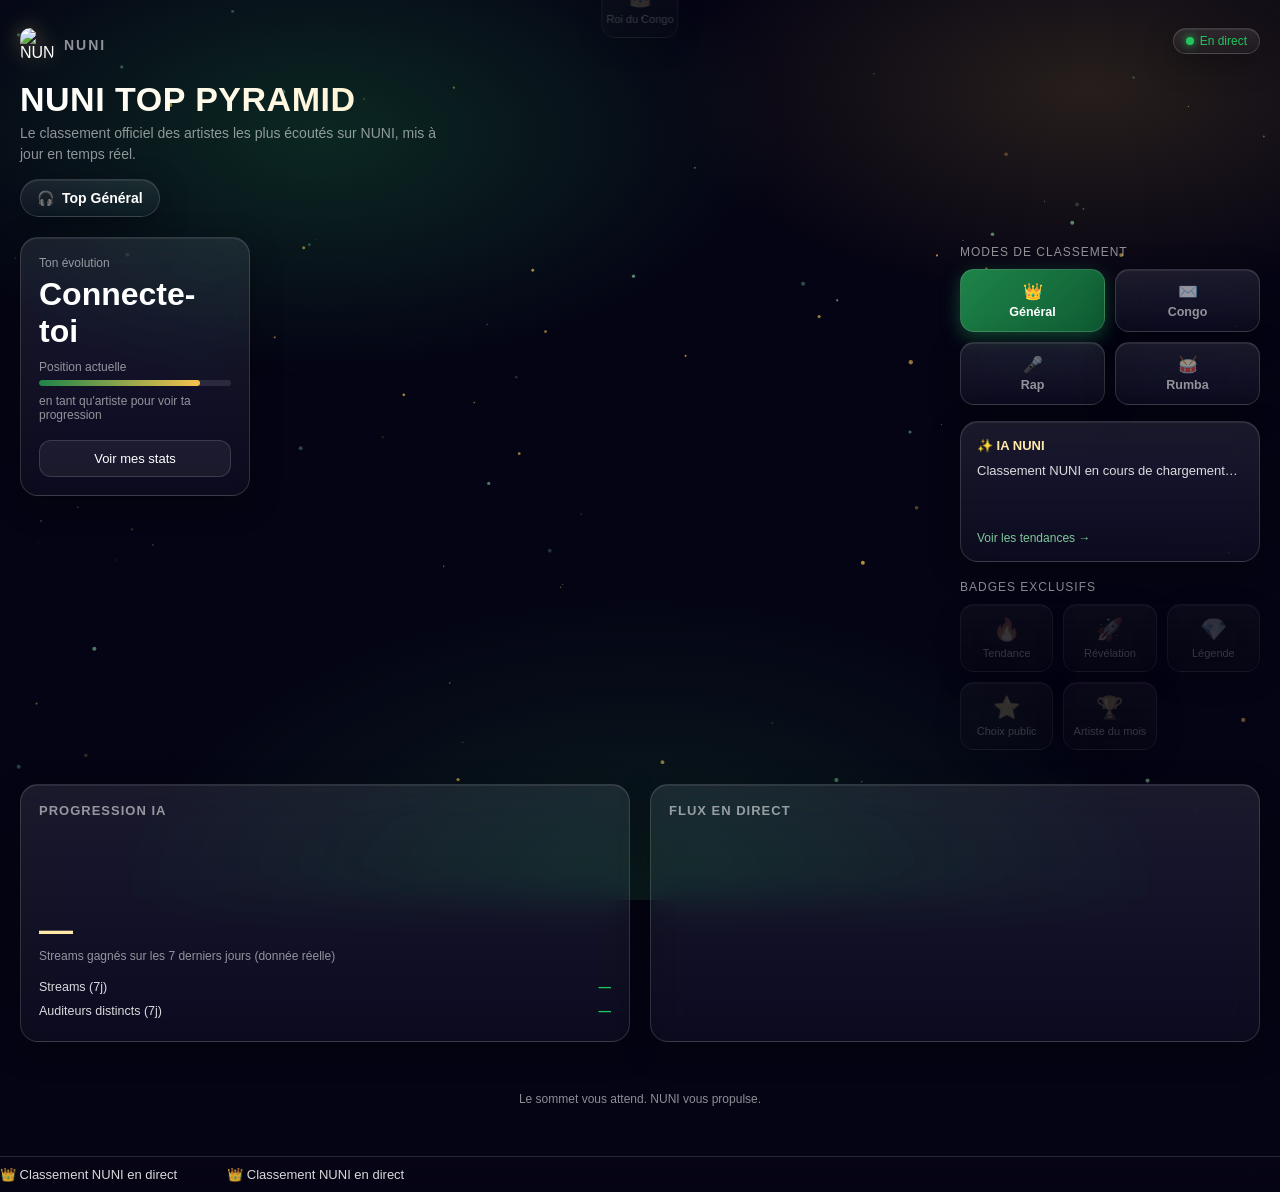
==== top.html @ 9e319e5f "Déplacement de la page Top Pyramid à la racine" ====
<!DOCTYPE html>
<html lang="fr">
<head>
<meta charset="UTF-8">
<meta name="viewport" content="width=device-width, initial-scale=1.0, viewport-fit=cover">
<title>NUNI — Top Pyramid</title>
<style>
  :root{
    --gold:#f5c34d;
    --gold-2:#ffe9a8;
    --violet:#1E8449;
    --violet-2:#7FC79A;
    --bg-0:#050414;
    --bg-1:#0b0820;
    --glass:rgba(255,255,255,0.06);
    --glass-border:rgba(255,255,255,0.14);
    --text-dim:rgba(255,255,255,0.55);
  }
  *{box-sizing:border-box;}
  html,body{
    margin:0;padding:0;
    background:var(--bg-0);
    color:#fff;
    font-family:"Segoe UI",-apple-system,BlinkMacSystemFont,"Helvetica Neue",Arial,sans-serif;
    overflow-x:hidden;
    -webkit-tap-highlight-color:transparent;
  }
  @media (prefers-reduced-motion: reduce){
    *{animation-duration:0.001ms !important; animation-iteration-count:1 !important; transition-duration:0.001ms !important;}
  }

  /* ---------- background ---------- */
  #bgCanvas{position:fixed;inset:0;z-index:0;width:100%;height:100%;}
  .bg-glow{
    position:fixed;inset:0;z-index:0;pointer-events:none;
    background:
      radial-gradient(60% 45% at 25% 15%, rgba(30,132,73,0.28), transparent 60%),
      radial-gradient(55% 40% at 85% 10%, rgba(245,195,77,0.14), transparent 60%),
      radial-gradient(70% 60% at 50% 100%, rgba(30,132,73,0.20), transparent 60%);
  }

  /* ---------- layout ---------- */
  .app{position:relative;z-index:1;max-width:1400px;margin:0 auto;padding:28px 20px 0;}
  header.top{display:flex;justify-content:space-between;align-items:flex-start;flex-wrap:wrap;gap:16px;margin-bottom:18px;}
  .logo-row{display:flex;align-items:center;gap:10px;}
  .logo-badge{
    width:34px;height:34px;border-radius:10px;
    object-fit:contain;display:block;
    filter:drop-shadow(0 0 10px rgba(212,175,106,0.45));
  }
  .logo-txt{font-weight:700;letter-spacing:2px;font-size:14px;color:var(--text-dim);}

  .grid{display:grid;grid-template-columns:230px 1fr 300px;gap:22px;align-items:start;margin-top:10px;}
  @media (max-width:1100px){.grid{grid-template-columns:1fr;}}

  /* ---------- glass card base ---------- */
  .glass{
    background:linear-gradient(180deg, rgba(255,255,255,0.09), rgba(255,255,255,0.03));
    border:1px solid var(--glass-border);
    border-radius:18px;
    backdrop-filter:blur(18px) saturate(140%);
    -webkit-backdrop-filter:blur(18px) saturate(140%);
    box-shadow:0 8px 30px rgba(0,0,0,0.35), inset 0 1px 0 rgba(255,255,255,0.08);
  }

  h1.title{
    font-size:34px;margin:6px 0 4px;
    background:linear-gradient(90deg,#fff,var(--gold-2) 60%,var(--gold));
    -webkit-background-clip:text;background-clip:text;color:transparent;
    letter-spacing:0.5px;
  }
  p.sub{color:var(--text-dim);margin:0 0 14px;font-size:14px;line-height:1.5;max-width:420px;}

  .pill-select{
    display:inline-flex;align-items:center;gap:8px;padding:10px 16px;border-radius:999px;
    font-size:14px;font-weight:600;cursor:pointer;
  }
  .live-row{display:flex;align-items:center;gap:8px;color:var(--text-dim);font-size:12px;margin:14px 0 8px;}
  .dot-live{width:8px;height:8px;border-radius:50%;background:#22c55e;box-shadow:0 0 8px #22c55e;animation:pulseDot 1.6s infinite;}
  @keyframes pulseDot{0%,100%{opacity:1;}50%{opacity:0.35;}}
  .badge-live{display:inline-flex;align-items:center;gap:6px;padding:5px 12px;border-radius:999px;font-size:12px;color:#22c55e;}

  /* ---------- left column ---------- */
  .left-col .evo-card{padding:18px;margin-top:10px;}
  .evo-label{font-size:12px;color:var(--text-dim);margin-bottom:6px;}
  .evo-rank{font-size:32px;font-weight:800;display:flex;align-items:center;gap:8px;}
  .evo-rank .up{color:#22c55e;font-size:15px;font-weight:700;}
  .evo-sub{font-size:12px;color:var(--text-dim);margin:10px 0 6px;}
  .bar-track{height:6px;border-radius:999px;background:rgba(255,255,255,0.1);overflow:hidden;}
  .bar-fill{height:100%;border-radius:999px;background:linear-gradient(90deg,var(--violet),var(--gold));width:0%;transition:width 1.4s cubic-bezier(.2,.8,.2,1);}
  .evo-btn{margin-top:12px;width:100%;padding:10px;border-radius:12px;border:1px solid var(--glass-border);
    background:rgba(255,255,255,0.06);color:#fff;font-size:13px;cursor:pointer;transition:background .2s;}
  .evo-btn:hover{background:rgba(255,255,255,0.14);}

  /* ---------- pyramid ---------- */
  .pyramid-wrap{position:relative;padding:10px 0 40px;perspective:1400px;}
  .pyramid{
    display:flex;flex-direction:column;align-items:center;gap:26px;
    transform-style:preserve-3d;
    animation:cameraIntro 2.6s cubic-bezier(.16,.9,.28,1) both;
  }
  @keyframes cameraIntro{
    0%{transform:translateY(140px) scale(0.82) rotateX(10deg); opacity:0;}
    60%{opacity:1;}
    100%{transform:translateY(0) scale(1) rotateX(0deg); opacity:1;}
  }
  .tier{display:flex;justify-content:center;gap:16px;flex-wrap:wrap;}

  .card{
    position:relative;
    width:150px;
    border-radius:20px;
    padding:14px 12px 12px;
    text-align:center;
    cursor:pointer;
    transform-style:preserve-3d;
    transition:transform .35s cubic-bezier(.2,.8,.2,1), box-shadow .35s, background .35s;
    will-change:transform;
  }
  .card:hover, .card.hovered{
    transform:translateY(-10px) scale(1.07) !important;
    background:linear-gradient(180deg, rgba(255,255,255,0.16), rgba(255,255,255,0.05)) !important;
    box-shadow:0 18px 40px rgba(0,0,0,0.5), 0 0 30px rgba(127,199,154,0.35), inset 0 1px 0 rgba(255,255,255,0.2);
  }
  .card .rank-chip{
    position:absolute;top:-12px;left:-8px;
    width:30px;height:30px;border-radius:50%;
    background:linear-gradient(135deg,var(--gold),#b8860b);
    color:#231400;font-weight:800;font-size:13px;
    display:flex;align-items:center;justify-content:center;
    box-shadow:0 4px 12px rgba(245,195,77,0.5);
    z-index:3;
  }
  .tier[data-tier="2"] .rank-chip{background:linear-gradient(135deg,#cbd5e1,#64748b);color:#0f172a;}
  .tier[data-tier="3"] .rank-chip{background:linear-gradient(135deg,#93c5fd,#3b82f6);color:#0b1220;}
  .tier[data-tier="4"] .rank-chip{background:linear-gradient(135deg,#7FC79A,#1E8449);color:#fff;}

  .avatar{
    width:78px;height:78px;border-radius:16px;margin:6px auto 10px;
    display:flex;align-items:center;justify-content:center;font-weight:800;font-size:24px;color:#fff;
    position:relative;overflow:hidden;
    box-shadow:0 6px 18px rgba(0,0,0,0.4), inset 0 0 0 1px rgba(255,255,255,0.15);
  }
  .avatar::after{
    content:"";position:absolute;inset:0;
    background:linear-gradient(120deg, transparent 30%, rgba(255,255,255,0.35), transparent 70%);
    transform:translateX(-120%);
  }
  .card:hover .avatar::after{animation:sheen 1s ease forwards;}
  @keyframes sheen{to{transform:translateX(120%);}}

  .name{font-size:14px;font-weight:700;display:flex;align-items:center;justify-content:center;gap:4px;}
  .verified{color:#7dd3fc;font-size:12px;}
  .streams{font-size:12px;color:var(--gold-2);margin-top:4px;display:flex;align-items:center;justify-content:center;gap:4px;}
  .streams .n{font-variant-numeric:tabular-nums;}

  .preview-tag{
    position:absolute;bottom:-10px;left:50%;transform:translateX(-50%);
    font-size:10px;padding:3px 8px;border-radius:999px;
    background:rgba(0,0,0,0.6);border:1px solid var(--glass-border);
    color:var(--gold-2);opacity:0;transition:opacity .2s;white-space:nowrap;
  }
  .card:hover .preview-tag{opacity:1;}

  /* top1 special */
  .card.top1{
    width:190px;padding-top:44px;
    background:linear-gradient(180deg, rgba(245,195,77,0.18), rgba(255,255,255,0.04));
    border-color:rgba(245,195,77,0.55);
    box-shadow:0 0 50px rgba(245,195,77,0.25), inset 0 1px 0 rgba(255,255,255,0.2);
    animation:breatheTop 4.5s ease-in-out infinite;
  }
  @keyframes breatheTop{0%,100%{transform:translateY(0);}50%{transform:translateY(-8px);}}
  .card.top1 .avatar{width:96px;height:96px;}
  .crown{
    position:absolute;top:-30px;left:50%;transform:translateX(-50%);
    font-size:30px;filter:drop-shadow(0 0 10px rgba(245,195,77,0.8));
    animation:spinCrown 8s linear infinite;
  }
  @keyframes spinCrown{0%{transform:translateX(-50%) rotateY(0deg);}100%{transform:translateX(-50%) rotateY(360deg);}}
  .aurora{
    position:absolute;inset:-30px;border-radius:28px;z-index:-1;
    background:conic-gradient(from 0deg, rgba(30,132,73,0.35), rgba(245,195,77,0.25), rgba(30,132,73,0.35));
    filter:blur(30px);opacity:0.6;
    animation:auroraSpin 10s linear infinite;
  }
  @keyframes auroraSpin{to{transform:rotate(360deg);}}
  .wave-sweep{
    position:absolute;inset:0;border-radius:20px;overflow:hidden;pointer-events:none;
  }
  .wave-sweep::after{
    content:"";position:absolute;top:0;bottom:0;width:40%;
    background:linear-gradient(100deg, transparent, rgba(255,255,255,0.25), transparent);
    left:-50%;
    animation:waveMove 4.5s ease-in-out infinite;
  }
  @keyframes waveMove{0%{left:-50%;}100%{left:120%;}}

  .gold-particles{position:absolute;inset:-20px;pointer-events:none;overflow:visible;}
  .gp{position:absolute;bottom:0;width:4px;height:4px;border-radius:50%;background:var(--gold-2);
    box-shadow:0 0 6px var(--gold);opacity:0;animation:goldUp 3.2s ease-in infinite;}
  @keyframes goldUp{0%{opacity:0;transform:translateY(0) scale(0.6);}15%{opacity:1;}100%{opacity:0;transform:translateY(-140px) scale(1);}}

  /* ---------- traveling trail for rank change ---------- */
  .trail{position:absolute;inset:0;border-radius:20px;pointer-events:none;
    box-shadow:0 0 0 0 rgba(127,199,154,0);}
  .card.rank-up .trail{animation:trailGlow 1.1s ease-out;}
  @keyframes trailGlow{
    0%{box-shadow:0 0 0 0 rgba(127,199,154,0.9);}
    100%{box-shadow:0 0 40px 14px rgba(127,199,154,0);}
  }

  /* ---------- sidebar right ---------- */
  .right-col .section-title{font-size:12px;letter-spacing:1px;color:var(--text-dim);margin:18px 0 10px;text-transform:uppercase;}
  .mode-grid{display:grid;grid-template-columns:1fr 1fr;gap:10px;}
  .mode-btn{
    padding:12px 8px;border-radius:14px;text-align:center;font-size:12.5px;font-weight:600;cursor:pointer;
    color:var(--text-dim);transition:all .2s;
  }
  .mode-btn .ic{display:block;font-size:16px;margin-bottom:4px;}
  .mode-btn.active{background:linear-gradient(135deg,var(--violet),#0F5C33);color:#fff;box-shadow:0 6px 18px rgba(30,132,73,0.5);}
  .mode-btn:hover:not(.active){background:rgba(255,255,255,0.08);color:#fff;}

  .ia-card{padding:16px;margin-top:16px;}
  .ia-head{display:flex;align-items:center;gap:8px;font-size:13px;font-weight:700;color:var(--gold-2);margin-bottom:8px;}
  .ia-text{font-size:13px;line-height:1.5;color:rgba(255,255,255,0.85);min-height:60px;}
  .ia-text .cursor{display:inline-block;width:2px;background:var(--gold-2);animation:blink 0.9s steps(1) infinite;margin-left:2px;}
  @keyframes blink{50%{opacity:0;}}
  .ia-link{margin-top:10px;font-size:12px;color:var(--violet-2);cursor:pointer;}

  .badge-grid{display:grid;grid-template-columns:1fr 1fr 1fr;gap:10px;}
  .badge-item{text-align:center;padding:12px 4px;border-radius:14px;font-size:11px;color:var(--text-dim);opacity:0.35;filter:grayscale(0.6);transition:opacity .3s ease, filter .3s ease;}
  .badge-item.earned{opacity:1;filter:none;color:#fff;box-shadow:0 0 0 1px rgba(212,175,106,0.4), 0 8px 20px -8px rgba(212,175,106,0.4);}
  .badge-item .ic{font-size:22px;display:block;margin-bottom:4px;}
  .badge-item.crown .ic{animation:crownShine 2.4s ease-in-out infinite;}
  .badge-item.fire .ic{animation:fireFlicker 1.2s ease-in-out infinite;}
  .badge-item.crystal .ic{animation:crystalGlint 2.6s ease-in-out infinite;}
  .badge-item.rocket .ic{animation:rocketPuff 1.8s ease-in-out infinite;}
  .badge-item.star .ic{animation:starTwinkle 1.6s ease-in-out infinite;}
  .badge-item.trophy .ic{animation:trophyGleam 3s ease-in-out infinite;}
  @keyframes crownShine{0%,100%{filter:drop-shadow(0 0 2px var(--gold));}50%{filter:drop-shadow(0 0 10px var(--gold));}}
  @keyframes fireFlicker{0%,100%{transform:scale(1) rotate(0deg);}50%{transform:scale(1.12) rotate(-3deg);}}
  @keyframes crystalGlint{0%,100%{opacity:0.85;}50%{opacity:1;filter:brightness(1.4);}}
  @keyframes rocketPuff{0%,100%{transform:translateY(0);}50%{transform:translateY(-4px);}}
  @keyframes starTwinkle{0%,50%,100%{opacity:1;}25%,75%{opacity:0.5;}}
  @keyframes trophyGleam{0%,100%{filter:brightness(1);}50%{filter:brightness(1.5);}}

  /* ---------- stats row bottom ---------- */
  .bottom-grid{display:grid;grid-template-columns:1fr 1fr;gap:20px;margin:34px 0 24px;}
  @media (max-width:900px){.bottom-grid{grid-template-columns:1fr;}}
  .stat-card, .flux-card{padding:18px;}
  .stat-card h3, .flux-card h3{margin:0 0 12px;font-size:13px;letter-spacing:1px;color:var(--text-dim);text-transform:uppercase;}
  .prob-num{font-size:34px;font-weight:800;color:var(--gold-2);}
  .prob-sub{font-size:12px;color:var(--text-dim);margin-bottom:12px;}
  .factor{display:flex;justify-content:space-between;font-size:12.5px;padding:5px 0;color:rgba(255,255,255,0.85);}
  .factor .up{color:#22c55e;font-weight:700;}
  svg.chart{width:100%;height:70px;display:block;margin-bottom:10px;}

  .flux-item{display:flex;justify-content:space-between;align-items:center;padding:9px 0;border-bottom:1px solid rgba(255,255,255,0.06);font-size:13px;}
  .flux-item:last-child{border-bottom:none;}
  .flux-name{font-weight:700;}
  .flux-meta{color:var(--text-dim);font-size:11px;}
  .flux-arrow.up{color:#22c55e;}
  .flux-arrow.down{color:#f87171;}

  /* ---------- ticker ---------- */
  .ticker-wrap{
    position:sticky;bottom:0;left:0;right:0;z-index:5;margin-top:20px;
    padding:10px 0;overflow:hidden;
    border-top:1px solid var(--glass-border);
    background:linear-gradient(180deg, rgba(10,8,25,0.4), rgba(5,4,20,0.9));
    backdrop-filter:blur(14px);
  }
  .ticker-track{display:flex;gap:50px;white-space:nowrap;animation:tickerMove 22s linear infinite;width:max-content;}
  @keyframes tickerMove{from{transform:translateX(0);}to{transform:translateX(-50%);}}
  .ticker-item{font-size:13px;color:rgba(255,255,255,0.85);}

  /* ---------- profile overlay (morph) ---------- */
  .overlay-bg{
    position:fixed;inset:0;z-index:50;
    background:rgba(3,2,12,0.65);backdrop-filter:blur(6px);
    opacity:0;pointer-events:none;transition:opacity .35s;
  }
  .overlay-bg.show{opacity:1;pointer-events:auto;}
  .profile-panel{
    position:fixed;z-index:51;left:50%;top:50%;
    width:min(420px,88vw);
    padding:26px 22px;border-radius:24px;
    background:linear-gradient(180deg, rgba(30,20,55,0.9), rgba(10,8,25,0.95));
    border:1px solid rgba(255,255,255,0.18);
    box-shadow:0 30px 80px rgba(0,0,0,0.6), inset 0 1px 0 rgba(255,255,255,0.12);
    transform:translate(-50%,-50%) scale(0.4);
    opacity:0;pointer-events:none;
    transition:transform .55s cubic-bezier(.2,.9,.2,1), opacity .4s;
  }
  .profile-panel.show{transform:translate(-50%,-50%) scale(1);opacity:1;pointer-events:auto;}
  .profile-close{position:absolute;top:14px;right:16px;background:none;border:none;color:#fff;font-size:20px;cursor:pointer;opacity:0.7;}
  .profile-close:hover{opacity:1;}
  .profile-avatar{width:96px;height:96px;border-radius:20px;margin:0 auto 14px;display:flex;align-items:center;justify-content:center;font-weight:800;font-size:30px;box-shadow:0 10px 30px rgba(0,0,0,0.4);}
  .profile-name{text-align:center;font-size:20px;font-weight:800;}
  .profile-sub{text-align:center;font-size:12px;color:var(--text-dim);margin-bottom:16px;}
  .profile-tabs{display:flex;gap:16px;justify-content:center;font-size:12.5px;color:var(--text-dim);margin-bottom:16px;}
  .profile-tabs span:first-child{color:#fff;border-bottom:2px solid var(--violet-2);padding-bottom:4px;}
  .profile-stats{display:flex;justify-content:space-around;margin-bottom:18px;}
  .profile-stats div{text-align:center;}
  .profile-stats b{display:block;font-size:16px;}
  .profile-stats span{font-size:11px;color:var(--text-dim);}
  .profile-btns{display:flex;gap:10px;}
  .profile-btns button{flex:1;padding:11px;border-radius:12px;border:none;font-weight:700;font-size:13px;cursor:pointer;}
  .btn-follow{background:linear-gradient(135deg,var(--violet),#0F5C33);color:#fff;}
  .btn-play{background:rgba(255,255,255,0.1);color:#fff;border:1px solid var(--glass-border) !important;}

  footer.foot{text-align:center;padding:26px 0 30px;color:var(--text-dim);font-size:12px;}
</style>
</head>
<body>

<canvas id="bgCanvas"></canvas>
<div class="bg-glow"></div>

<div class="app">

  <header class="top">
    <div class="logo-row">
      <img src="assets/logo-clean.png" alt="NUNI" class="logo-badge">
      <div class="logo-txt">NUNI</div>
    </div>
    <div class="badge-live glass"><span class="dot-live"></span> En direct</div>
  </header>

  <h1 class="title">NUNI TOP PYRAMID</h1>
  <p class="sub">Le classement officiel des artistes les plus écoutés sur NUNI, mis à jour en temps réel.</p>
  <div class="pill-select glass" id="modeLabel"><span>🎧</span> Top Général</div>

  <div class="grid">

    <!-- LEFT -->
    <div class="left-col">
      <div class="glass evo-card" id="evoCard">
        <div class="evo-label">Ton évolution</div>
        <div class="evo-rank" id="evoRank">—</div>
        <div class="evo-sub">Position actuelle</div>
        <div class="bar-track"><div class="bar-fill" id="evoBar"></div></div>
        <div class="evo-sub" id="evoMilestoneLabel" style="margin-top:8px;">—</div>
        <button class="evo-btn">Voir mes stats</button>
      </div>
    </div>

    <!-- CENTER PYRAMID -->
    <div class="pyramid-wrap">
      <div class="pyramid" id="pyramid"></div>
    </div>

    <!-- RIGHT -->
    <div class="right-col">
      <div class="section-title">Modes de classement</div>
      <div class="mode-grid">
        <div class="mode-btn glass active" data-mode="general"><span class="ic">👑</span>Général</div>
        <div class="mode-btn glass" data-mode="congo"><span class="ic">✉️</span>Congo</div>
        <div class="mode-btn glass" data-mode="Rap"><span class="ic">🎤</span>Rap</div>
        <div class="mode-btn glass" data-mode="Rumba"><span class="ic">🥁</span>Rumba</div>
      </div>

      <div class="glass ia-card">
        <div class="ia-head">✨ IA NUNI</div>
        <div class="ia-text" id="iaText"></div>
        <div class="ia-link">Voir les tendances →</div>
      </div>

      <div class="section-title">Badges exclusifs</div>
      <div class="badge-grid" id="badgeGrid">
        <div class="badge-item glass crown" data-badge="roi_congo"><span class="ic">👑</span>Roi du Congo</div>
        <div class="badge-item glass fire" data-badge="tendance"><span class="ic">🔥</span>Tendance</div>
        <div class="badge-item glass rocket" data-badge="revelation"><span class="ic">🚀</span>Révélation</div>
        <div class="badge-item glass crystal" data-badge="legende"><span class="ic">💎</span>Légende</div>
        <div class="badge-item glass star" data-badge="choix_public"><span class="ic">⭐</span>Choix public</div>
        <div class="badge-item glass trophy" data-badge="artiste_du_mois"><span class="ic">🏆</span>Artiste du mois</div>
      </div>
    </div>
  </div>

  <div class="bottom-grid">
    <div class="glass stat-card">
      <h3>Progression IA</h3>
      <svg class="chart" viewBox="0 0 300 70" preserveAspectRatio="none" id="progressionChart">
        <polyline points="" fill="none" stroke="#7FC79A" stroke-width="3"/>
      </svg>
      <div class="prob-num" id="weeklyGrowthNum">—</div>
      <div class="prob-sub">Streams gagnés sur les 7 derniers jours (donnée réelle)</div>
      <div class="factor"><span>Streams (7j)</span><span class="up" id="factorStreams">—</span></div>
      <div class="factor"><span>Auditeurs distincts (7j)</span><span class="up" id="factorListeners">—</span></div>
    </div>

    <div class="glass flux-card">
      <h3>Flux en direct</h3>
      <div id="fluxList"></div>
    </div>
  </div>

  <footer class="foot">Le sommet vous attend. NUNI vous propulse.</footer>
</div>

<div class="ticker-wrap">
  <div class="ticker-track" id="tickerTrack"></div>
</div>

<!-- profile overlay -->
<div class="overlay-bg" id="overlayBg"></div>
<div class="profile-panel" id="profilePanel">
  <button class="profile-close" id="profileClose">✕</button>
  <div class="profile-avatar" id="pAvatar"></div>
  <div class="profile-name" id="pName"></div>
  <div class="profile-sub">Artiste vérifié · Congo</div>
  <div class="profile-tabs"><span>Musique</span><span>Albums</span><span>Clips</span><span>À propos</span></div>
  <div class="profile-stats">
    <div><b id="pStreams"></b><span>Streams</span></div>
    <div><b id="pAuditeurs"></b><span>Auditeurs</span></div>
    <div><b id="pAbonnes"></b><span>Abonnés</span></div>
  </div>
  <div class="profile-btns">
    <button class="btn-follow">Suivre</button>
    <button class="btn-play">▶ Écouter</button>
  </div>
</div>

<script>
/* =========================================================
   DATA
========================================================= */
const NUNI_API_BASE = 'https://nuni-backend.onrender.com';
const palette = ['#1E8449','#D4AF6A','#e11d48','#059669','#d97706','#0891b2','#be185d','#4d7c0f','#9333ea','#0284c7','#b45309'];
let artists = [];

function initials(name){ return (name||'?').slice(0,2).toUpperCase(); }

let currentGenre = null; // null = classement général (toute la plateforme, 100% Congo)

async function fetchTopArtists(){
  try{
    const qs = currentGenre ? `?genre=${encodeURIComponent(currentGenre)}` : '';
    const res = await fetch(`${NUNI_API_BASE}/api/artists/top-streams${qs}`);
    if(!res.ok) throw new Error('Réponse serveur invalide');
    const data = await res.json();
    const list = (data.artists || []).map((a, i) => ({
      id: a.id,
      name: a.artist_name || a.first_name || 'Artiste',
      streams: (a.total_streams || 0) / 1e6, // affiché en millions, comme avant
      color: palette[i % palette.length],
      avatar_url: a.avatar_url,
      verified: !!a.is_verified,
    }));
    const changed = JSON.stringify(list.map(a=>a.id)) !== JSON.stringify(artists.map(a=>a.id));
    artists = list;
    render(changed);
  }catch(e){
    console.error('Impossible de charger le vrai classement NUNI :', e);
  }
}

/* =========================================================
   RENDER PYRAMID
========================================================= */
const pyramidEl = document.getElementById('pyramid');
const tierSizes = [1,2,3,5]; // tier1=top1, tier2=2 cards, tier3=3, tier4=5

function render(){
  pyramidEl.innerHTML = '';
  let idx = 0;
  tierSizes.forEach((size, tierIndex)=>{
    const tier = document.createElement('div');
    tier.className = 'tier';
    tier.dataset.tier = tierIndex+1;
    for(let k=0;k<size;k++){
      const a = artists[idx];
      if(!a){idx++; continue;}
      const card = document.createElement('div');
      card.className = 'card glass' + (tierIndex===0 ? ' top1' : '');
      card.dataset.id = a.id;
      card.style.animationDelay = (Math.random()*2).toFixed(2)+'s';
      // floating phase offset for non-top1
      if(tierIndex>0){
        card.style.setProperty('--floatDelay', (Math.random()*3).toFixed(2)+'s');
      }

      let inner = '';
      if(tierIndex===0){
        inner += `<div class="aurora"></div><div class="crown">👑</div>`;
      }
      inner += `<div class="rank-chip">${a.id+1}</div>`;
      inner += `<div class="trail"></div>`;
      if(tierIndex===0){
        inner += `<div class="gold-particles">${Array.from({length:8}).map((_,i)=>`<span class="gp" style="left:${10+i*10}%;animation-delay:${(i*0.4).toFixed(2)}s"></span>`).join('')}</div>`;
        inner += `<div class="wave-sweep"></div>`;
      }
      inner += `<div class="avatar" style="background:linear-gradient(135deg, ${a.color}, #0d0d16)">${initials(a.name)}</div>`;
      inner += `<div class="name">${a.name} <span class="verified">✔</span></div>`;
      inner += `<div class="streams">🔥 <span class="n">${a.streams.toFixed(1)}</span>M streams</div>`;
      inner += `<div class="preview-tag">Aperçu dans 1s…</div>`;
      card.innerHTML = inner;

      card.addEventListener('click', ()=>openProfile(a));
      card.addEventListener('mousemove', tiltHandler);
      card.addEventListener('mouseleave', tiltLeave);

      tier.appendChild(card);
      idx++;
    }
    pyramidEl.appendChild(tier);
  });
  applyFloating();
}

/* gentle independent floating for non-top1 cards */
function applyFloating(){
  document.querySelectorAll('.card:not(.top1)').forEach(card=>{
    const delay = card.style.getPropertyValue('--floatDelay') || '0s';
    card.style.animation = `floatCard 3.6s ease-in-out ${delay} infinite`;
  });
}
const floatStyle = document.createElement('style');
floatStyle.textContent = `@keyframes floatCard{0%,100%{transform:translateY(0) rotate(0deg);}50%{transform:translateY(-7px) rotate(0.6deg);}}`;
document.head.appendChild(floatStyle);

/* =========================================================
   3D TILT (mouse + gyroscope)
========================================================= */
function tiltHandler(e){
  const card = e.currentTarget;
  const r = card.getBoundingClientRect();
  const x = (e.clientX - r.left)/r.width - 0.5;
  const y = (e.clientY - r.top)/r.height - 0.5;
  card.style.transform = `translateY(-10px) scale(1.07) rotateX(${(-y*14).toFixed(2)}deg) rotateY(${(x*14).toFixed(2)}deg)`;
  card.classList.add('hovered');
}
function tiltLeave(e){
  e.currentTarget.classList.remove('hovered');
  e.currentTarget.style.transform = '';
}
if(window.DeviceOrientationEvent){
  window.addEventListener('deviceorientation', (e)=>{
    const gx = Math.max(-20,Math.min(20, e.gamma||0));
    const gy = Math.max(-20,Math.min(20, (e.beta||0)-45));
    document.querySelectorAll('.card:not(.hovered)').forEach(card=>{
      card.style.transform = `rotateX(${(-gy*0.3).toFixed(2)}deg) rotateY(${(gx*0.3).toFixed(2)}deg)`;
    });
  });
}

/* =========================================================
   PROFILE OVERLAY (morph)
========================================================= */
const overlayBg = document.getElementById('overlayBg');
const profilePanel = document.getElementById('profilePanel');
function openProfile(a){
  document.getElementById('pAvatar').style.background = `linear-gradient(135deg, ${a.color}, #0d0d16)`;
  document.getElementById('pAvatar').textContent = initials(a.name);
  document.getElementById('pName').textContent = a.name;
  document.getElementById('pStreams').textContent = a.streams.toFixed(1)+'M';
  document.getElementById('pAuditeurs').textContent = (a.streams*0.15).toFixed(0)+'K';
  document.getElementById('pAbonnes').textContent = (a.streams*0.09).toFixed(0)+'K';
  overlayBg.classList.add('show');
  profilePanel.classList.add('show');
}
function closeProfile(){
  overlayBg.classList.remove('show');
  profilePanel.classList.remove('show');
}
overlayBg.addEventListener('click', closeProfile);
document.getElementById('profileClose').addEventListener('click', closeProfile);

/* =========================================================
   TICKER / LIVE FEED / IA — construits depuis les vraies données
========================================================= */
let tickerMsgs = [];
function buildTickerMsgs(){
  if(artists.length < 5) return [`👑 Classement NUNI en direct`];
  return [
    `🔥 ${artists[0].name} est en tête avec ${artists[0].streams.toFixed(1)}M de streams`,
    `🚀 ${artists[2].name} est #3 du classement`,
    `⭐ ${artists[3].name} est #4`,
    `👑 Roi du Congo : ${artists[0].name}`,
    `💎 ${artists[4].name} est dans le Top 5`,
  ];
}
function renderTicker(){
  const track = document.getElementById('tickerTrack');
  const items = [...tickerMsgs, ...tickerMsgs].map(m=>`<span class="ticker-item">${m}</span>`).join('');
  track.innerHTML = items;
}

function renderFlux(){
  const list = document.getElementById('fluxList');
  list.innerHTML = artists.slice(0,4).map((a,i)=>{
    return `<div class="flux-item"><div><div class="flux-name">${a.name}</div><div class="flux-meta">#${i+1} · ${a.streams.toFixed(1)}M streams</div></div></div>`;
  }).join('');
}

/* IA TYPEWRITER — messages factuels dérivés des vraies écoutes, pas de prédiction inventée */
let iaMessages = [];
function buildIaMessages(){
  if(artists.length < 2) return [`Classement NUNI en cours de chargement…`];
  const leader = artists[0];
  const second = artists[1];
  const gap = leader.streams - second.streams;
  const msgs = [
    `${leader.name} est en tête avec ${leader.streams.toFixed(1)}M de streams, ${gap.toFixed(1)}M devant ${second.name}.`,
  ];
  if(artists.length >= 4){
    msgs.push(`${artists[3].name} occupe la 4ᵉ place avec ${artists[3].streams.toFixed(1)}M de streams cumulés.`);
  }
  msgs.push(`Classement basé sur les écoutes réelles enregistrées sur NUNI, mis à jour en direct.`);
  return msgs;
}
let iaIdx = 0;
const iaTextEl = document.getElementById('iaText');
function typewrite(text, cb){
  iaTextEl.innerHTML = '';
  let i = 0;
  const cursor = document.createElement('span');
  cursor.className = 'cursor';
  cursor.textContent = ' ';
  function step(){
    if(i <= text.length){
      iaTextEl.textContent = text.slice(0,i);
      iaTextEl.appendChild(cursor);
      i++;
      setTimeout(step, 22);
    } else if(cb){ setTimeout(cb, 3500); }
  }
  step();
}
let iaStarted = false;
function cycleIA(){
  iaMessages = buildIaMessages();
  typewrite(iaMessages[iaIdx], ()=>{
    iaIdx = (iaIdx+1) % iaMessages.length;
    cycleIA();
  });
}

/* =========================================================
   STAT COUNT-UP (evolution bar)
========================================================= */
window.addEventListener('load', ()=>{
  setTimeout(()=>{ document.getElementById('evoBar').style.width = '84%'; }, 500);
});

/* =========================================================
   PERIODIC RANK SHUFFLE (FLIP animation) + sound
========================================================= */
let audioCtx = null;
function unlockAudio(){
  if(!audioCtx){
    try{ audioCtx = new (window.AudioContext||window.webkitAudioContext)(); }catch(e){}
  }
}
document.body.addEventListener('click', unlockAudio, {once:true});
document.body.addEventListener('touchstart', unlockAudio, {once:true});

function chime(freq=880, dur=0.18){
  if(!audioCtx) return;
  const o = audioCtx.createOscillator();
  const g = audioCtx.createGain();
  o.type = 'sine';
  o.frequency.value = freq;
  g.gain.setValueAtTime(0.0001, audioCtx.currentTime);
  g.gain.exponentialRampToValueAtTime(0.12, audioCtx.currentTime+0.02);
  g.gain.exponentialRampToValueAtTime(0.0001, audioCtx.currentTime+dur);
  o.connect(g).connect(audioCtx.destination);
  o.start();
  o.stop(audioCtx.currentTime+dur+0.02);
}

function syncWithReality(){
  const cardsBefore = [...document.querySelectorAll('.card')];
  const firstRects = new Map();
  cardsBefore.forEach(c=> firstRects.set(c.dataset.id, c.getBoundingClientRect()));

  const prevOrder = artists.map(a=>a.id).join(',');

  fetchTopArtists().then(()=>{
    const newOrder = artists.map(a=>a.id).join(',');
    if(newOrder === prevOrder) return; // rien n'a réellement bougé, pas d'animation inutile

    const cardsAfter = [...document.querySelectorAll('.card')];
    cardsAfter.forEach(c=>{
      const first = firstRects.get(c.dataset.id);
      if(!first) return;
      const last = c.getBoundingClientRect();
      const dx = first.left - last.left;
      const dy = first.top - last.top;
      if(dx || dy){
        c.style.transition = 'none';
        c.style.transform = `translate(${dx}px, ${dy}px)`;
        requestAnimationFrame(()=>{
          c.style.transition = 'transform .8s cubic-bezier(.2,.8,.2,1)';
          c.style.transform = '';
          c.classList.add('rank-up');
          setTimeout(()=> c.classList.remove('rank-up'), 1200);
        });
      }
    });
    chime(1046, 0.2);
    tickerMsgs.unshift(`⭐ Le classement vient de bouger`);
    tickerMsgs.length = 6;
    renderTicker();
    renderFlux();
  });
}
setInterval(syncWithReality, 30000); // resynchronise avec les vrais streams toutes les 30s

/* =========================================================
   CANVAS PARTICLE BACKGROUND (nebula dust)
========================================================= */
const canvas = document.getElementById('bgCanvas');
const ctx = canvas.getContext('2d');
let W,H, particles=[];
function resize(){
  W = canvas.width = window.innerWidth;
  H = canvas.height = window.innerHeight;
}
window.addEventListener('resize', resize);
resize();

function initParticles(n){
  particles = Array.from({length:n}).map(()=>({
    x: Math.random()*W, y: Math.random()*H,
    r: Math.random()*1.8+0.4,
    vx: (Math.random()-0.5)*0.15,
    vy: (Math.random()-0.5)*0.15,
    a: Math.random()*0.6+0.15,
    hue: Math.random()>0.5 ? '127,199,154' : '245,195,77'
  }));
}
initParticles(90);

function loop(){
  ctx.clearRect(0,0,W,H);
  particles.forEach(p=>{
    p.x += p.vx; p.y += p.vy;
    if(p.x<0)p.x=W; if(p.x>W)p.x=0;
    if(p.y<0)p.y=H; if(p.y>H)p.y=0;
    ctx.beginPath();
    ctx.arc(p.x,p.y,p.r,0,Math.PI*2);
    ctx.fillStyle = `rgba(${p.hue},${p.a})`;
    ctx.fill();
  });
  requestAnimationFrame(loop);
}
loop();

/* initial load — vraies données NUNI */
fetchTopArtists().then(()=>{
  tickerMsgs = buildTickerMsgs();
  renderTicker();
  renderFlux();
  cycleIA();
});

/* =========================================================
   ONGLETS DE CLASSEMENT — rôles réels
   - Général / Congo : tout le catalogue (NUNI est 100% congolais,
     ces deux vues pointent donc sur la même vraie donnée)
   - Rap / Rumba : vrai filtre par genre (table tracks.genre)
========================================================= */
const modeLabels = { general:'Top Général', congo:'Top Congo', Rap:'Top Rap', Rumba:'Top Rumba' };
document.querySelectorAll('.mode-btn').forEach(btn=>{
  btn.addEventListener('click', ()=>{
    document.querySelectorAll('.mode-btn').forEach(b=>b.classList.remove('active'));
    btn.classList.add('active');
    const mode = btn.dataset.mode;
    currentGenre = (mode === 'general' || mode === 'congo') ? null : mode;
    document.getElementById('modeLabel').innerHTML = `<span>🎧</span> ${modeLabels[mode]}`;
    fetchTopArtists().then(()=>{
      tickerMsgs = buildTickerMsgs();
      renderTicker();
      renderFlux();
    });
  });
});

/* =========================================================
   PANNEAU PERSONNEL ARTISTE — évolution, badges, progression IA
   Utilise la même session stockée que le reste du site NUNI
   (clé localStorage/sessionStorage "nuni_session"), donc fonctionne
   automatiquement une fois ce fichier intégré au même domaine.
   Si personne n'est connecté (ou pas un compte artiste), le
   panneau reste en état neutre plutôt que d'afficher du faux.
========================================================= */
function readNuniSession(){
  try{
    const raw = localStorage.getItem('nuni_session') || sessionStorage.getItem('nuni_session');
    return raw ? JSON.parse(raw) : null;
  }catch(e){ return null; }
}

async function loadArtistBadges(){
  const session = readNuniSession();
  if(!session || !session.token){
    document.getElementById('evoRank').textContent = 'Connecte-toi';
    document.getElementById('evoMilestoneLabel').textContent = 'en tant qu\'artiste pour voir ta progression';
    document.getElementById('weeklyGrowthNum').textContent = '—';
    return;
  }
  try{
    const res = await fetch(`${NUNI_API_BASE}/api/artist/badges`, {
      headers:{ 'Authorization':'Bearer '+session.token }
    });
    if(!res.ok){
      document.getElementById('evoRank').textContent = 'Indisponible';
      document.getElementById('evoMilestoneLabel').textContent = 'Réservé aux comptes Artiste avec Pass actif';
      return;
    }
    const d = await res.json();

    // Rang + delta réel
    const arrow = d.rankChange > 0 ? `<span class="up">↑ ${d.rankChange}</span>`
      : d.rankChange < 0 ? `<span class="up" style="color:#e57373;">↓ ${Math.abs(d.rankChange)}</span>` : '';
    document.getElementById('evoRank').innerHTML = `#${d.rank} ${arrow}`;

    // Barre de progression vers le prochain vrai palier
    document.getElementById('evoBar').style.width = d.milestoneProgressPct + '%';
    document.getElementById('evoMilestoneLabel').textContent =
      `${(d.total_streams/1e6).toFixed(2)}M / ${(d.nextMilestone/1e6).toFixed(1)}M streams`;

    // Badges réellement obtenus (le reste reste grisé)
    document.querySelectorAll('.badge-item').forEach(el=>{
      const key = el.dataset.badge;
      el.classList.toggle('earned', !!d.badges[key]);
    });

    // Progression IA — vraie courbe 14 jours + vraies stats 7 jours
    document.getElementById('weeklyGrowthNum').textContent = '+' + d.weekly_growth_streams.toLocaleString('fr-FR');
    document.getElementById('factorStreams').textContent = `↑ ${d.weekly_growth_streams.toLocaleString('fr-FR')}`;
    document.getElementById('factorListeners').textContent = `↑ ${d.weekly_new_listeners.toLocaleString('fr-FR')}`;

    const vals = d.daily_streams.map(p=>p.streams);
    const max = Math.max(...vals, 1);
    const points = vals.map((v,i)=>{
      const x = (i/(vals.length-1))*300;
      const y = 65 - (v/max)*58;
      return `${x.toFixed(1)},${y.toFixed(1)}`;
    }).join(' ');
    document.querySelector('#progressionChart polyline').setAttribute('points', points);
  }catch(e){
    console.error('Impossible de charger la progression réelle de l\'artiste :', e);
  }
}
loadArtistBadges();
</script>
</body>
</html>
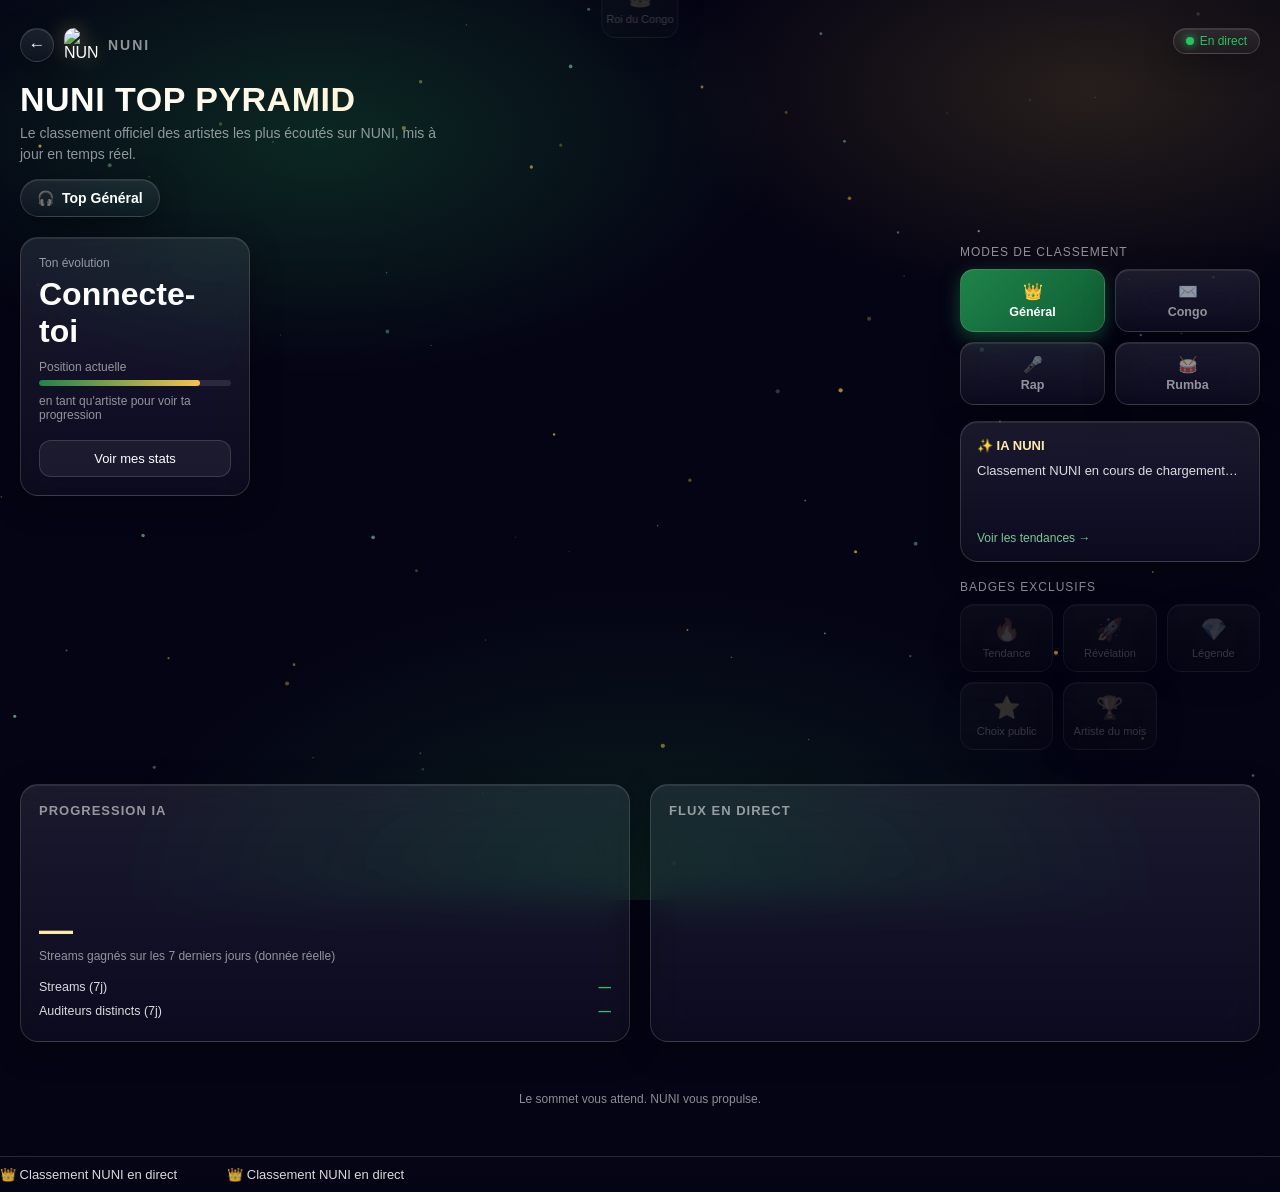
==== commit 98c11128: "Affichage adaptatif des streams (nombre brut/K/M au lieu de tout en millions)" ====
--- a/top.html
+++ b/top.html
@@ -49,6 +49,13 @@
     filter:drop-shadow(0 0 10px rgba(212,175,106,0.45));
   }
   .logo-txt{font-weight:700;letter-spacing:2px;font-size:14px;color:var(--text-dim);}
+  .back-btn{
+    width:34px;height:34px;border-radius:50%;
+    display:flex;align-items:center;justify-content:center;
+    color:#fff;font-size:17px;text-decoration:none;
+    transition:background .2s ease, transform .2s ease;
+  }
+  .back-btn:hover{ background:rgba(212,175,106,0.16); transform:translateX(-2px); }
 
   .grid{display:grid;grid-template-columns:230px 1fr 300px;gap:22px;align-items:start;margin-top:10px;}
   @media (max-width:1100px){.grid{grid-template-columns:1fr;}}
@@ -296,7 +303,7 @@
   .profile-panel.show{transform:translate(-50%,-50%) scale(1);opacity:1;pointer-events:auto;}
   .profile-close{position:absolute;top:14px;right:16px;background:none;border:none;color:#fff;font-size:20px;cursor:pointer;opacity:0.7;}
   .profile-close:hover{opacity:1;}
-  .profile-avatar{width:96px;height:96px;border-radius:20px;margin:0 auto 14px;display:flex;align-items:center;justify-content:center;font-weight:800;font-size:30px;box-shadow:0 10px 30px rgba(0,0,0,0.4);}
+  .profile-avatar{width:96px;height:96px;border-radius:20px;margin:0 auto 14px;display:flex;align-items:center;justify-content:center;font-weight:800;font-size:30px;box-shadow:0 10px 30px rgba(0,0,0,0.4);position:relative;overflow:hidden;}
   .profile-name{text-align:center;font-size:20px;font-weight:800;}
   .profile-sub{text-align:center;font-size:12px;color:var(--text-dim);margin-bottom:16px;}
   .profile-tabs{display:flex;gap:16px;justify-content:center;font-size:12.5px;color:var(--text-dim);margin-bottom:16px;}
@@ -322,6 +329,7 @@
 
   <header class="top">
     <div class="logo-row">
+      <a href="index.html" class="back-btn glass" title="Retour au catalogue" aria-label="Retour au catalogue">←</a>
       <img src="assets/logo-clean.png" alt="NUNI" class="logo-badge">
       <div class="logo-txt">NUNI</div>
     </div>
@@ -431,7 +439,27 @@
 const palette = ['#1E8449','#D4AF6A','#e11d48','#059669','#d97706','#0891b2','#be185d','#4d7c0f','#9333ea','#0284c7','#b45309'];
 let artists = [];
 
+/* Affichage adaptatif : nombre brut, K ou M selon le vrai volume — pas de "0.0M" trompeur
+   pour une plateforme jeune où les vrais chiffres sont encore petits. */
+function formatStreams(n){
+  n = n || 0;
+  if(n >= 1000000) return (n/1000000).toFixed(n>=10000000?0:1)+'M';
+  if(n >= 1000) return (n/1000).toFixed(n>=10000?0:1)+'K';
+  return String(n);
+}
+
 function initials(name){ return (name||'?').slice(0,2).toUpperCase(); }
+
+/* Vraie photo de profil quand disponible (avatar_url, uploadée sur Cloudinary comme
+   partout ailleurs sur NUNI) ; repli sur le dégradé + initiales seulement si absente. */
+function avatarMarkup(a){
+  if(a.avatar_url){
+    return `<div class="avatar" style="background:linear-gradient(135deg, ${a.color}, #0d0d16)">${initials(a.name)}<img src="${a.avatar_url}" alt="${a.name}" loading="lazy"
+        style="width:100%;height:100%;object-fit:cover;position:absolute;inset:0;"
+        onerror="this.remove();"></div>`;
+  }
+  return `<div class="avatar" style="background:linear-gradient(135deg, ${a.color}, #0d0d16)">${initials(a.name)}</div>`;
+}
 
 let currentGenre = null; // null = classement général (toute la plateforme, 100% Congo)
 
@@ -444,7 +472,7 @@
     const list = (data.artists || []).map((a, i) => ({
       id: a.id,
       name: a.artist_name || a.first_name || 'Artiste',
-      streams: (a.total_streams || 0) / 1e6, // affiché en millions, comme avant
+      streams: a.total_streams || 0, // vrai nombre brut, formaté à l'affichage
       color: palette[i % palette.length],
       avatar_url: a.avatar_url,
       verified: !!a.is_verified,
@@ -492,9 +520,9 @@
         inner += `<div class="gold-particles">${Array.from({length:8}).map((_,i)=>`<span class="gp" style="left:${10+i*10}%;animation-delay:${(i*0.4).toFixed(2)}s"></span>`).join('')}</div>`;
         inner += `<div class="wave-sweep"></div>`;
       }
-      inner += `<div class="avatar" style="background:linear-gradient(135deg, ${a.color}, #0d0d16)">${initials(a.name)}</div>`;
+      inner += avatarMarkup(a);
       inner += `<div class="name">${a.name} <span class="verified">✔</span></div>`;
-      inner += `<div class="streams">🔥 <span class="n">${a.streams.toFixed(1)}</span>M streams</div>`;
+      inner += `<div class="streams">🔥 <span class="n">${formatStreams(a.streams)}</span> streams</div>`;
       inner += `<div class="preview-tag">Aperçu dans 1s…</div>`;
       card.innerHTML = inner;
 
@@ -553,9 +581,11 @@
 const profilePanel = document.getElementById('profilePanel');
 function openProfile(a){
   document.getElementById('pAvatar').style.background = `linear-gradient(135deg, ${a.color}, #0d0d16)`;
-  document.getElementById('pAvatar').textContent = initials(a.name);
+  document.getElementById('pAvatar').innerHTML = a.avatar_url
+    ? `${initials(a.name)}<img src="${a.avatar_url}" alt="${a.name}" style="width:100%;height:100%;object-fit:cover;position:absolute;inset:0;border-radius:20px;" onerror="this.remove();">`
+    : initials(a.name);
   document.getElementById('pName').textContent = a.name;
-  document.getElementById('pStreams').textContent = a.streams.toFixed(1)+'M';
+  document.getElementById('pStreams').textContent = formatStreams(a.streams);
   document.getElementById('pAuditeurs').textContent = (a.streams*0.15).toFixed(0)+'K';
   document.getElementById('pAbonnes').textContent = (a.streams*0.09).toFixed(0)+'K';
   overlayBg.classList.add('show');
@@ -575,7 +605,7 @@
 function buildTickerMsgs(){
   if(artists.length < 5) return [`👑 Classement NUNI en direct`];
   return [
-    `🔥 ${artists[0].name} est en tête avec ${artists[0].streams.toFixed(1)}M de streams`,
+    `🔥 ${artists[0].name} est en tête avec ${formatStreams(artists[0].streams)} de streams`,
     `🚀 ${artists[2].name} est #3 du classement`,
     `⭐ ${artists[3].name} est #4`,
     `👑 Roi du Congo : ${artists[0].name}`,
@@ -591,7 +621,7 @@
 function renderFlux(){
   const list = document.getElementById('fluxList');
   list.innerHTML = artists.slice(0,4).map((a,i)=>{
-    return `<div class="flux-item"><div><div class="flux-name">${a.name}</div><div class="flux-meta">#${i+1} · ${a.streams.toFixed(1)}M streams</div></div></div>`;
+    return `<div class="flux-item"><div><div class="flux-name">${a.name}</div><div class="flux-meta">#${i+1} · ${formatStreams(a.streams)} streams</div></div></div>`;
   }).join('');
 }
 
@@ -603,10 +633,10 @@
   const second = artists[1];
   const gap = leader.streams - second.streams;
   const msgs = [
-    `${leader.name} est en tête avec ${leader.streams.toFixed(1)}M de streams, ${gap.toFixed(1)}M devant ${second.name}.`,
+    `${leader.name} est en tête avec ${formatStreams(leader.streams)} de streams, ${formatStreams(gap)} devant ${second.name}.`,
   ];
   if(artists.length >= 4){
-    msgs.push(`${artists[3].name} occupe la 4ᵉ place avec ${artists[3].streams.toFixed(1)}M de streams cumulés.`);
+    msgs.push(`${artists[3].name} occupe la 4ᵉ place avec ${formatStreams(artists[3].streams)} de streams cumulés.`);
   }
   msgs.push(`Classement basé sur les écoutes réelles enregistrées sur NUNI, mis à jour en direct.`);
   return msgs;
@@ -821,7 +851,7 @@
     // Barre de progression vers le prochain vrai palier
     document.getElementById('evoBar').style.width = d.milestoneProgressPct + '%';
     document.getElementById('evoMilestoneLabel').textContent =
-      `${(d.total_streams/1e6).toFixed(2)}M / ${(d.nextMilestone/1e6).toFixed(1)}M streams`;
+      `${formatStreams(d.total_streams)} / ${formatStreams(d.nextMilestone)} streams`;
 
     // Badges réellement obtenus (le reste reste grisé)
     document.querySelectorAll('.badge-item').forEach(el=>{
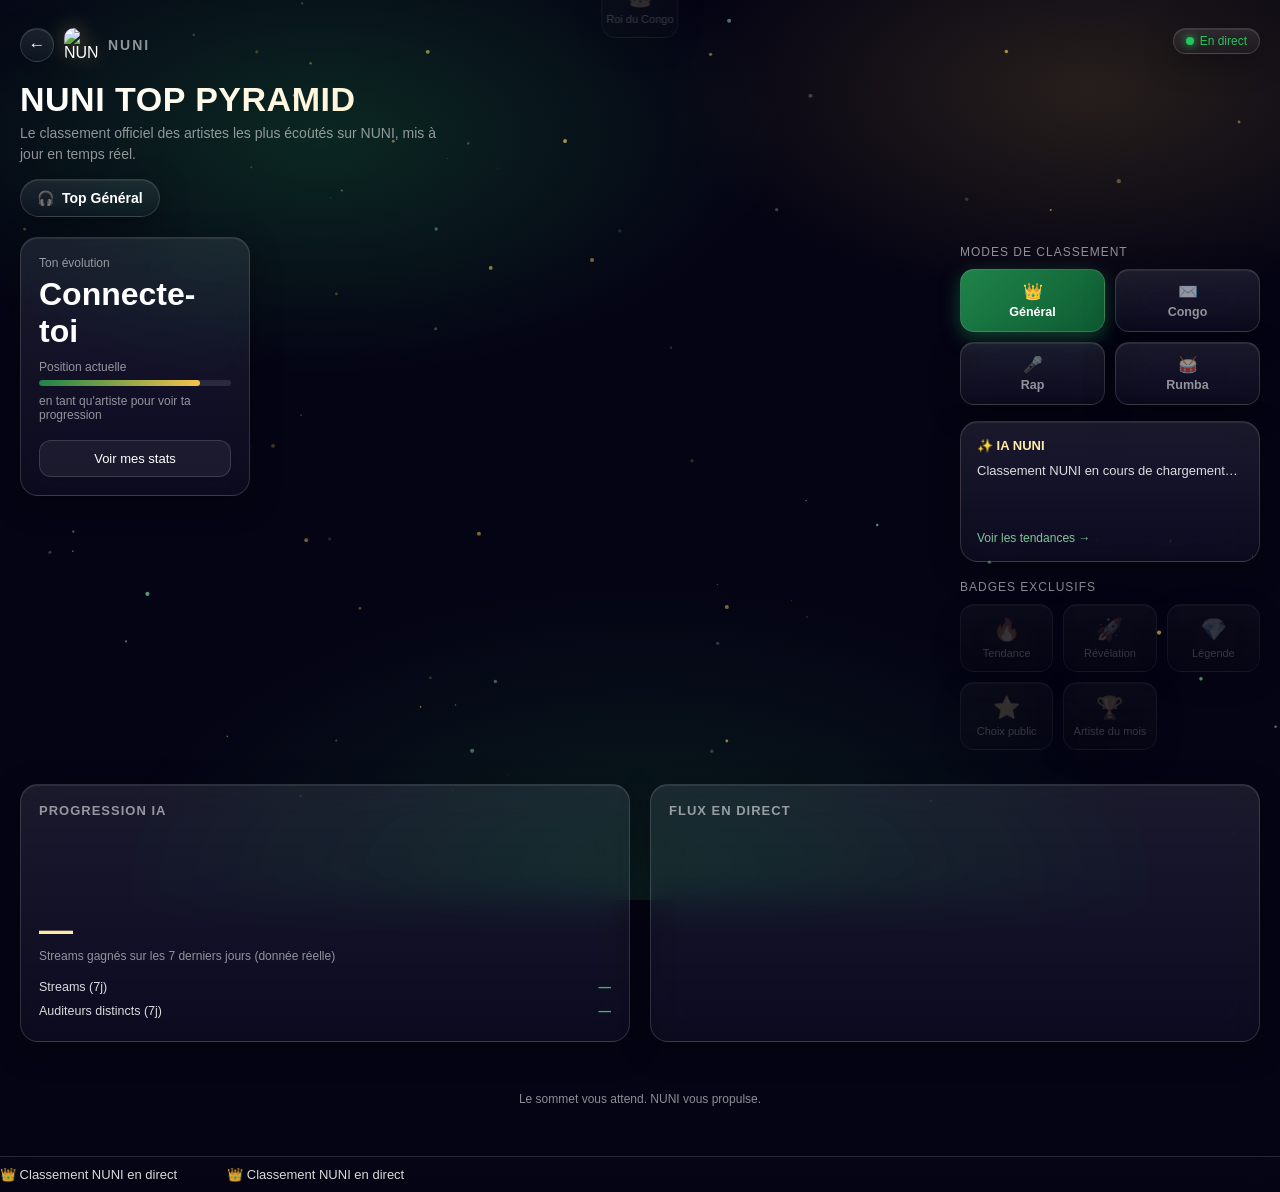
==== commit d46f7659: "Correction : afficher la vraie position au classement au lieu de l'ID base de données" ====
--- a/top.html
+++ b/top.html
@@ -470,7 +470,8 @@
     if(!res.ok) throw new Error('Réponse serveur invalide');
     const data = await res.json();
     const list = (data.artists || []).map((a, i) => ({
-      id: a.id,
+      id: a.id, // identifiant unique en base (sert de clé, pas d'affichage)
+      position: i + 1, // vraie position dans le classement (1er, 2e, 3e...)
       name: a.artist_name || a.first_name || 'Artiste',
       streams: a.total_streams || 0, // vrai nombre brut, formaté à l'affichage
       color: palette[i % palette.length],
@@ -514,7 +515,7 @@
       if(tierIndex===0){
         inner += `<div class="aurora"></div><div class="crown">👑</div>`;
       }
-      inner += `<div class="rank-chip">${a.id+1}</div>`;
+      inner += `<div class="rank-chip">${a.position}</div>`;
       inner += `<div class="trail"></div>`;
       if(tierIndex===0){
         inner += `<div class="gold-particles">${Array.from({length:8}).map((_,i)=>`<span class="gp" style="left:${10+i*10}%;animation-delay:${(i*0.4).toFixed(2)}s"></span>`).join('')}</div>`;
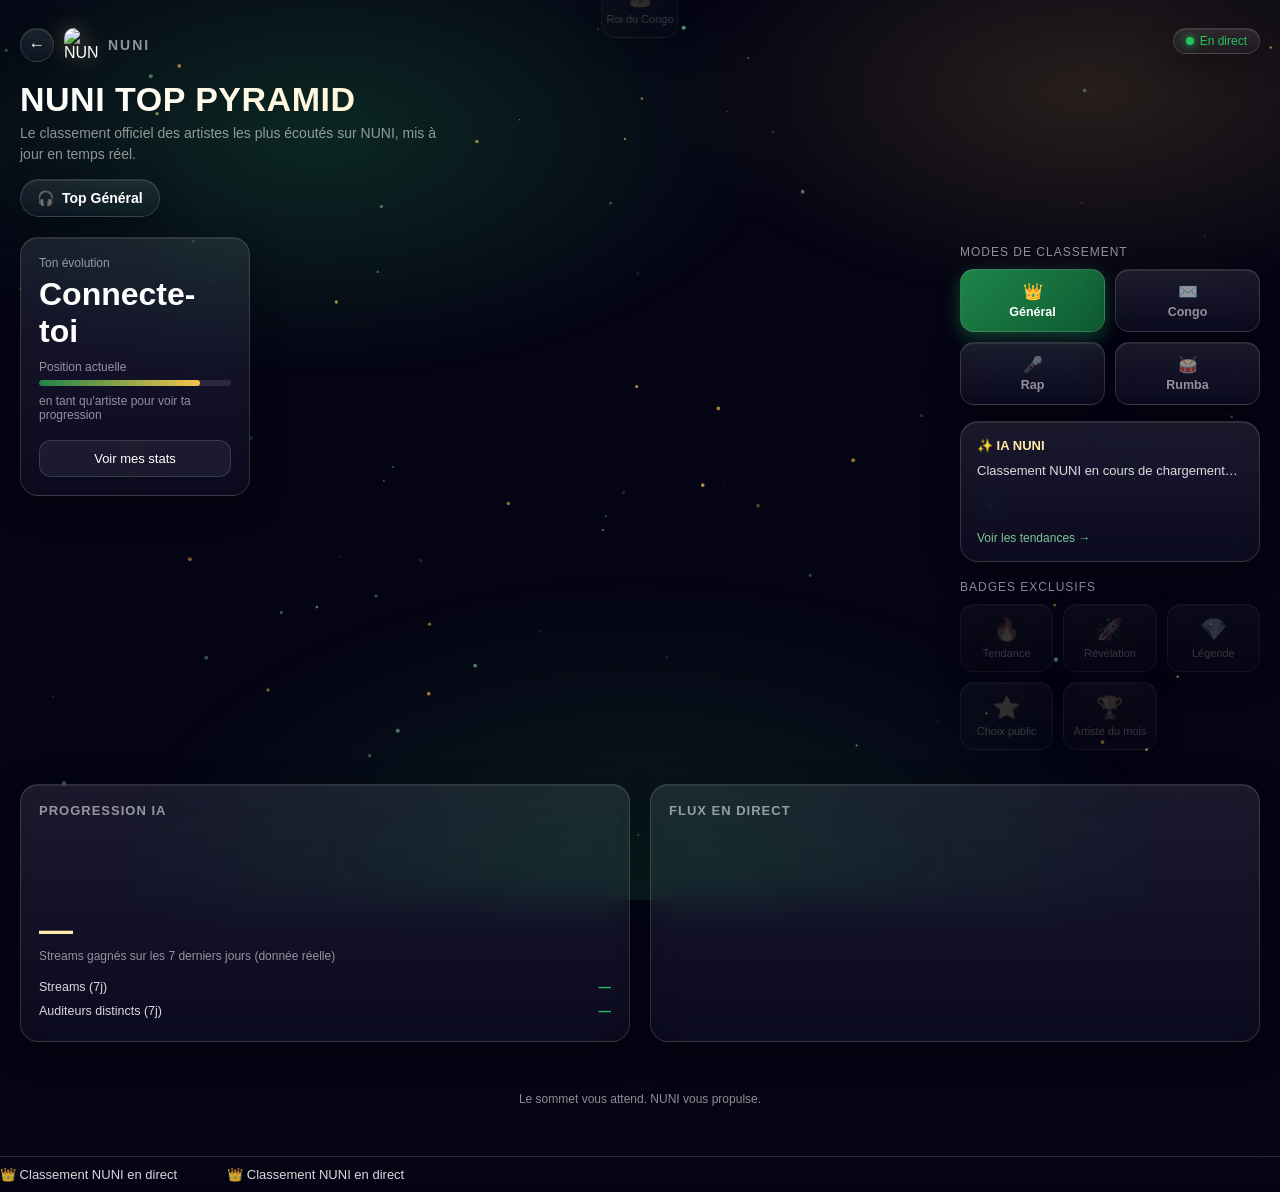
==== commit ca3a63bd: "Resynchronisation auto du panneau évolution artiste toutes les 30s" ====
--- a/top.html
+++ b/top.html
@@ -878,6 +878,7 @@
   }
 }
 loadArtistBadges();
+setInterval(loadArtistBadges, 30000); // resynchronise le panneau personnel toutes les 30s, comme le classement
 </script>
 </body>
 </html>
